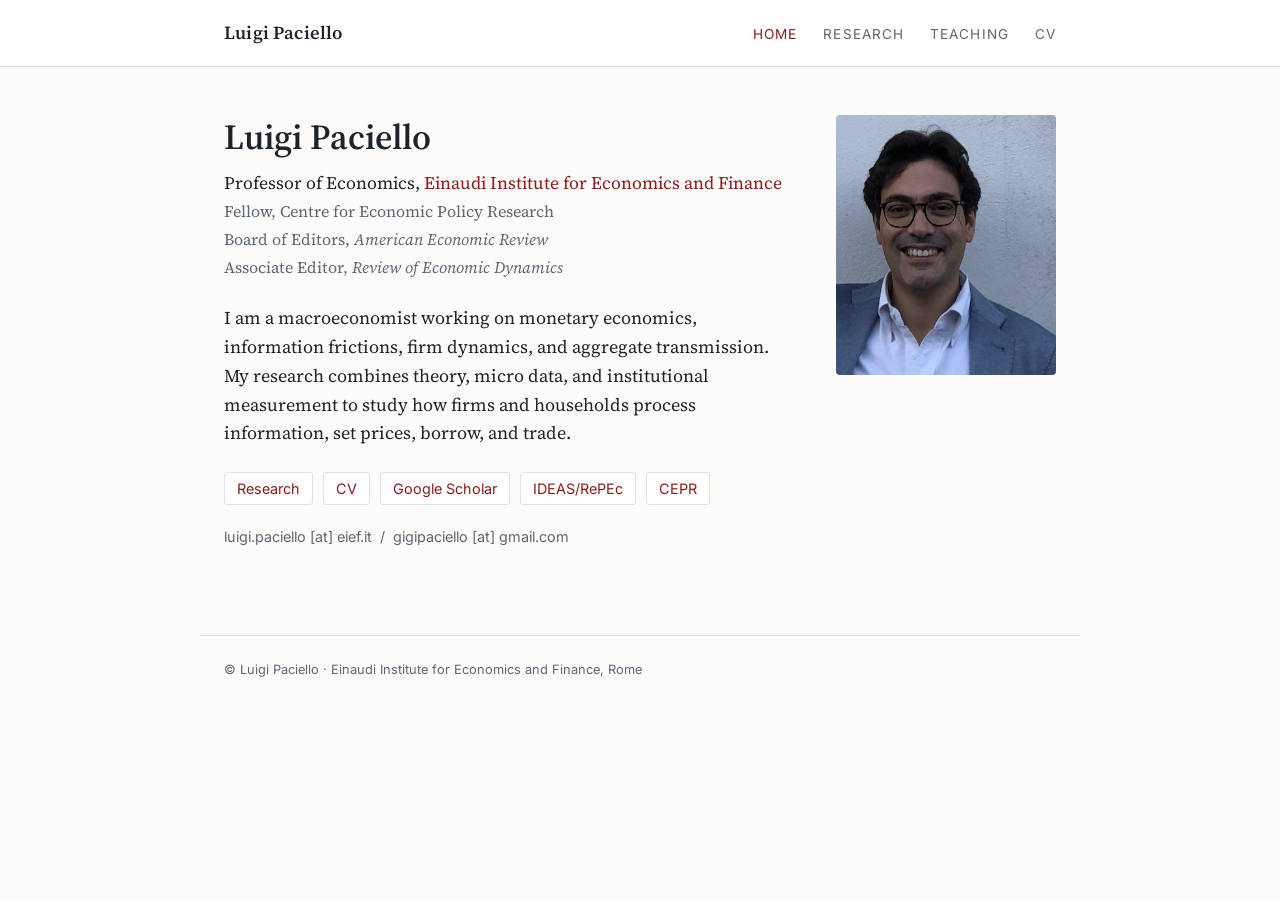
==== index.html @ 50d13ab7 "Add files via upload" ====
<!DOCTYPE html>
<html lang="en">
<head>
  <meta charset="utf-8">
  <meta name="viewport" content="width=device-width, initial-scale=1">
  <title>Luigi Paciello</title>
  <meta name="description" content="Luigi Paciello, Professor of Economics, Einaudi Institute for Economics and Finance (EIEF)">
  <link rel="preconnect" href="https://fonts.googleapis.com">
  <link rel="preconnect" href="https://fonts.gstatic.com" crossorigin>
  <link href="https://fonts.googleapis.com/css2?family=Inter:wght@400;600&amp;family=Source+Serif+4:ital,wght@0,400;0,600;1,400&amp;display=swap" rel="stylesheet">
  <link rel="stylesheet" href="style.css">
</head>
<body>
<header class="site">
  <div class="inner">
    <a class="name" href="index.html">Luigi Paciello</a>
    <nav>
      <a href="index.html" class="active">Home</a>
      <a href="research.html">Research</a>
      <a href="teaching.html">Teaching</a>
      <a href="https://www.dropbox.com/scl/fi/4luq10jwbp1rijgjj7zpv/Luigi_Paciello_CV_2026.pdf?rlkey=z8feicmiia5gaegljynwj3c1j&amp;dl=0">CV</a>
    </nav>
  </div>
</header>
<main>
<div class="hero">
  <div>
    <h1>Luigi Paciello</h1>
    <ul class="roles">
      <li class="main">Professor of Economics, <a href="https://www.eief.it/eief/index.php/people/96-people/191-luigi-paciello">Einaudi Institute for Economics and Finance</a></li>
      <li>Fellow, Centre for Economic Policy Research</li>
      <li>Board of Editors, <i>American Economic Review</i></li>
      <li>Associate Editor, <i>Review of Economic Dynamics</i></li>
    </ul>
    <p class="bio">I am a macroeconomist working on monetary economics, information frictions, firm dynamics, and aggregate transmission. My research combines theory, micro data, and institutional measurement to study how firms and households process information, set prices, borrow, and trade.</p>
    <div class="links">
      <a href="research.html">Research</a>
      <a href="https://www.dropbox.com/scl/fi/4luq10jwbp1rijgjj7zpv/Luigi_Paciello_CV_2026.pdf?rlkey=z8feicmiia5gaegljynwj3c1j&amp;dl=0">CV</a>
      <a href="https://scholar.google.com/citations?hl=en&amp;user=Qxr2nc4AAAAJ">Google Scholar</a>
      <a href="https://ideas.repec.org/f/ppa391.html">IDEAS/RePEc</a>
      <a href="https://cepr.org/about/people/luigi-paciello">CEPR</a>
    </div>
    <p class="contact">luigi.paciello [at] eief.it &nbsp;/&nbsp; gigipaciello [at] gmail.com</p>
  </div>
  <img src="photo.jpg" alt="Luigi Paciello">
</div>
</main>
<footer>&copy; Luigi Paciello &middot; Einaudi Institute for Economics and Finance, Rome</footer>
</body>
</html>
---- style.css ----
:root {
  --ink: #1d232b;
  --muted: #5d6673;
  --rule: #e3e1dc;
  --accent: #8a1c1c;
  --bg: #fdfcfa;
  --serif: "Source Serif 4", Georgia, "Times New Roman", serif;
  --sans: "Inter", -apple-system, BlinkMacSystemFont, "Segoe UI", Helvetica, Arial, sans-serif;
}

* { box-sizing: border-box; }

html { -webkit-text-size-adjust: 100%; }

body {
  margin: 0;
  background: var(--bg);
  color: var(--ink);
  font-family: var(--serif);
  font-size: 18px;
  line-height: 1.6;
}

a { color: var(--accent); text-decoration: none; }
a:hover { text-decoration: underline; text-underline-offset: 3px; }

/* ---------- header / nav ---------- */
header.site {
  border-bottom: 1px solid var(--rule);
  background: #fff;
}
header.site .inner {
  max-width: 880px;
  margin: 0 auto;
  padding: 18px 24px;
  display: flex;
  align-items: baseline;
  justify-content: space-between;
  gap: 16px;
  flex-wrap: wrap;
}
header.site .name {
  font-size: 1.15rem;
  font-weight: 600;
  color: var(--ink);
  letter-spacing: .01em;
}
header.site nav a {
  font-family: var(--sans);
  font-size: .85rem;
  text-transform: uppercase;
  letter-spacing: .08em;
  color: var(--muted);
  margin-left: 22px;
}
header.site nav a:first-child { margin-left: 0; }
header.site nav a.active,
header.site nav a:hover { color: var(--accent); text-decoration: none; }

/* ---------- layout ---------- */
main {
  max-width: 880px;
  margin: 0 auto;
  padding: 48px 24px 72px;
}

h1, h2, h3 { font-weight: 600; line-height: 1.25; }
h1 { font-size: 2.2rem; margin: 0 0 .3em; }
h2 {
  font-family: var(--sans);
  font-size: .8rem;
  text-transform: uppercase;
  letter-spacing: .12em;
  color: var(--muted);
  border-bottom: 1px solid var(--rule);
  padding-bottom: 8px;
  margin: 48px 0 20px;
}
h3 { font-size: 1.15rem; margin: 32px 0 8px; }

/* ---------- home ---------- */
.hero {
  display: grid;
  grid-template-columns: 1fr 220px;
  gap: 48px;
  align-items: start;
}
.hero img {
  width: 220px;
  border-radius: 4px;
  display: block;
}
.roles {
  list-style: none;
  padding: 0;
  margin: 0 0 24px;
  color: var(--muted);
  font-size: 1rem;
}
.roles li { margin: 2px 0; }
.roles .main { color: var(--ink); font-size: 1.1rem; }
.bio { margin: 0 0 24px; }

.links {
  font-family: var(--sans);
  font-size: .9rem;
  display: flex;
  flex-wrap: wrap;
  gap: 8px 10px;
  margin: 0 0 20px;
}
.links a {
  border: 1px solid var(--rule);
  border-radius: 3px;
  padding: 4px 12px;
  background: #fff;
}
.links a:hover { border-color: var(--accent); text-decoration: none; }
.contact { font-family: var(--sans); font-size: .9rem; color: var(--muted); }

/* ---------- papers ---------- */
.papers { list-style: none; padding: 0; margin: 0; }
.papers li { margin: 0 0 22px; }
.papers .title { font-weight: 600; }
.papers .meta { color: var(--muted); font-size: .95rem; }
.papers .venue { font-style: italic; }
.papers .abstract { font-size: .95rem; margin: 6px 0 0; color: #39414c; }
.papers .tags {
  font-family: var(--sans);
  font-size: .78rem;
  margin-top: 4px;
}
.papers .tags a { margin-right: 14px; text-transform: uppercase; letter-spacing: .06em; }
.status {
  font-family: var(--sans);
  font-size: .72rem;
  text-transform: uppercase;
  letter-spacing: .06em;
  color: var(--muted);
  border: 1px solid var(--rule);
  border-radius: 3px;
  padding: 1px 6px;
  margin-left: 6px;
  white-space: nowrap;
}

/* ---------- teaching ---------- */
table.hw { border-collapse: collapse; width: 100%; font-size: .95rem; }
table.hw th, table.hw td {
  text-align: left;
  padding: 8px 10px;
  border-bottom: 1px solid var(--rule);
  vertical-align: top;
}
table.hw th {
  font-family: var(--sans);
  font-size: .75rem;
  text-transform: uppercase;
  letter-spacing: .08em;
  color: var(--muted);
  font-weight: 600;
}
table.hw td a { margin-right: 12px; }
.course-sub { color: var(--muted); margin-top: -4px; }

footer {
  max-width: 880px;
  margin: 0 auto;
  padding: 24px;
  border-top: 1px solid var(--rule);
  font-family: var(--sans);
  font-size: .8rem;
  color: var(--muted);
}

@media (max-width: 680px) {
  body { font-size: 17px; }
  .hero { grid-template-columns: 1fr; gap: 24px; }
  .hero img { width: 160px; order: -1; }
  h1 { font-size: 1.8rem; }
  header.site nav a { margin-left: 14px; }
  main { padding-top: 32px; }
}
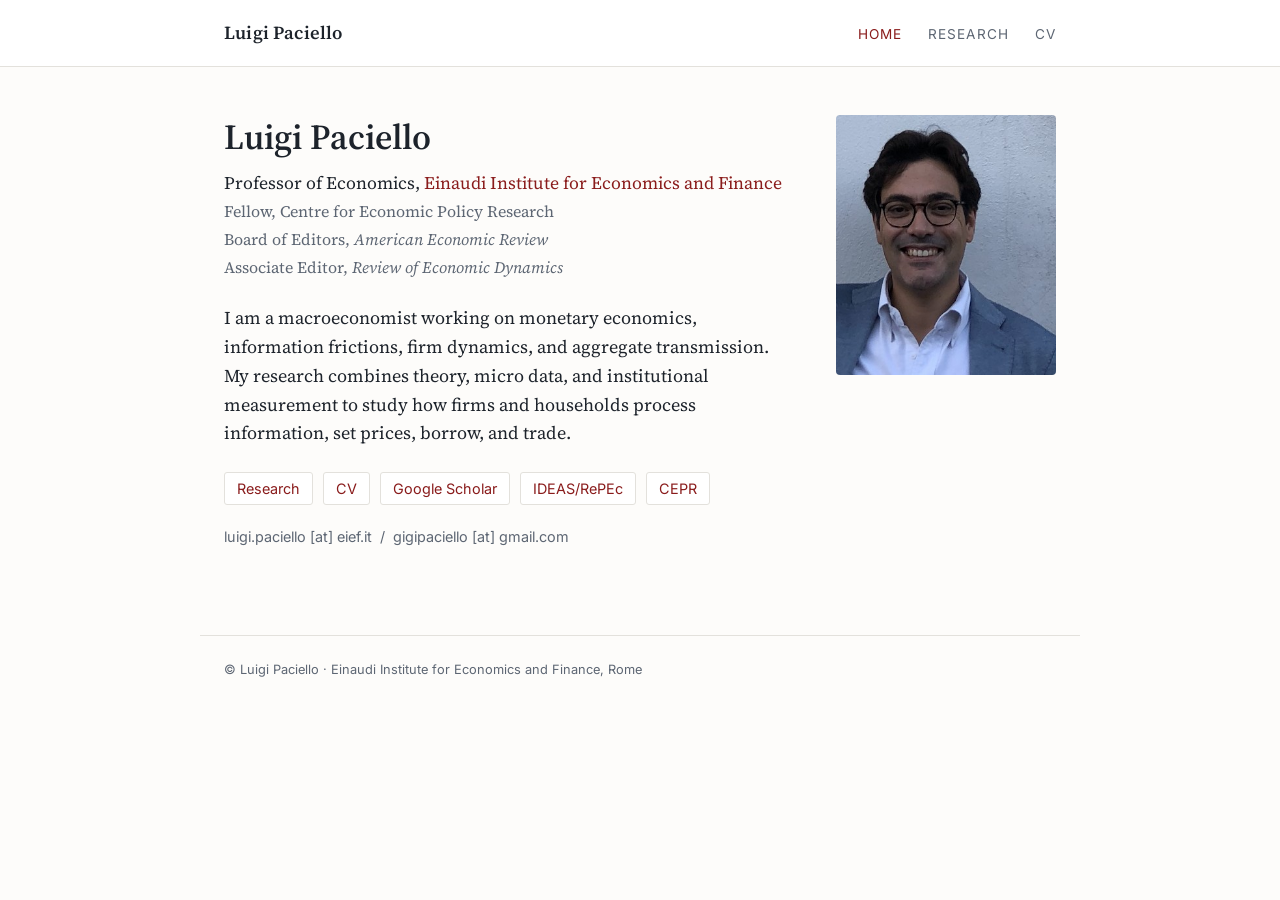
==== commit 3015f83f: "Hide teaching page from navigation; DOI links for JME and AEJ:Macro papers Co-Authored-By: Claude Op" ====
--- a/index.html
+++ b/index.html
@@ -17,7 +17,6 @@
     <nav>
       <a href="index.html" class="active">Home</a>
       <a href="research.html">Research</a>
-      <a href="teaching.html">Teaching</a>
       <a href="https://www.dropbox.com/scl/fi/4luq10jwbp1rijgjj7zpv/Luigi_Paciello_CV_2026.pdf?rlkey=z8feicmiia5gaegljynwj3c1j&amp;dl=0">CV</a>
     </nav>
   </div>
